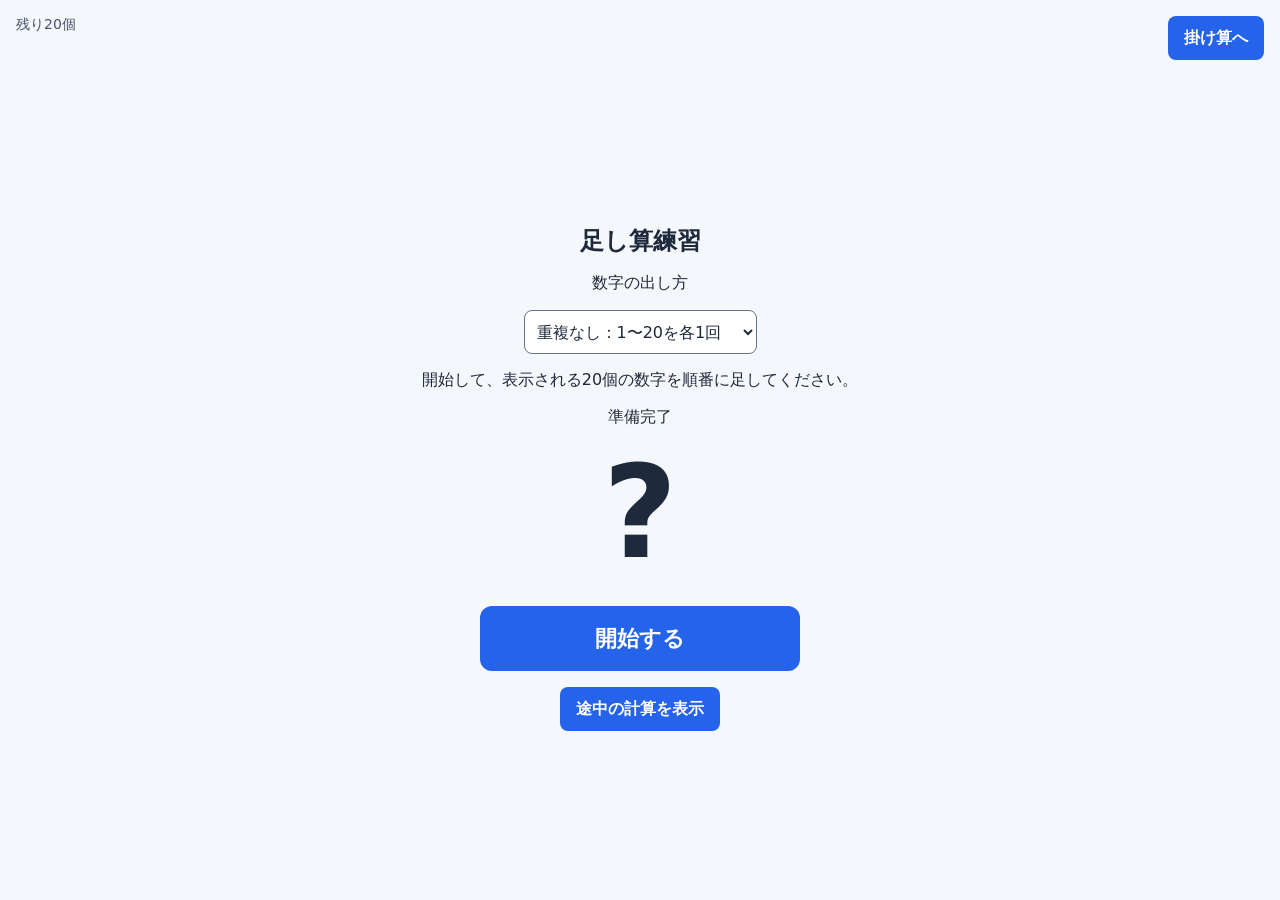
==== addition.html @ 04001eaf "足し算モードと各ステップの和を追加し履歴を別画面化" ====
<!DOCTYPE html>
<html lang="ja">
  <head>
    <meta charset="UTF-8">
    <meta name="viewport" content="width=device-width, initial-scale=1">
    <title>足し算練習</title>
    <link rel="stylesheet" href="style.css?v=7">
  </head>
  <body class="addition-page">
    <nav class="page-nav"><a class="nav-button" href="index.html">掛け算へ</a></nav>
    <p id="remaining" class="remaining" role="status">残り20個</p>
    <main class="addition-main">
      <h1>足し算練習</h1>
      <label for="addition-mode">数字の出し方</label>
      <select id="addition-mode">
        <option value="unique">重複なし：1〜20を各1回</option>
        <option value="repeat">重複あり：1〜20から20回</option>
      </select>
      <p id="addition-guide">開始して、表示される20個の数字を順番に足してください。</p>
      <div id="addition-display" aria-live="polite" aria-atomic="true">
        <span id="number-label">準備完了</span>
        <strong id="current-number">?</strong>
      </div>
      <button id="button" type="button">開始する</button>
      <button id="calculation-toggle" class="nav-button" type="button" aria-expanded="false" aria-controls="calculation">途中の計算を表示</button>
      <section id="calculation" aria-label="表示済みの数字と合計" hidden>
        <p id="calculation-text">まだ数字を表示していません。</p>
      </section>
    </main>
    <script src="addition.js?v=2"></script>
  </body>
</html>
---- style.css ----
* {
  box-sizing: border-box;
}

body {
  margin: 0;
  min-height: 100vh;
  min-height: 100svh;
  padding: 80px 16px 24px;
  display: flex;
  flex-direction: column;
  align-items: center;
  justify-content: center;
  gap: clamp(24px, 5vw, 48px);
  background: #f4f7fb;
  color: #1e293b;
  font-family: system-ui, sans-serif;
}

#question {
  display: grid;
  grid-template-columns: 1fr 1fr;
  column-gap: 0.3em;
  width: 100%;
  max-width: 960px;
  text-align: center;
  font-size: clamp(28px, 8vw, 80px);
  font-weight: 700;
  font-variant-numeric: tabular-nums;
  line-height: 1.4;
}

#expression {
  text-align: right;
  white-space: nowrap;
}

#answer {
  text-align: left;
  white-space: nowrap;
}

#button, .nav-button, #history-reset {
  width: 100%;
  max-width: 320px;
  min-height: 60px;
  padding: 16px 24px;
  border: none;
  border-radius: 12px;
  background: #2563eb;
  color: #fff;
  font: inherit;
  font-size: clamp(18px, 4vw, 22px);
  font-weight: 700;
  line-height: 1.5;
  cursor: pointer;
  touch-action: manipulation;
}

@media (hover: hover) {
  #button:hover, .nav-button:hover, #history-reset:hover {
    background: #1d4ed8;
  }
}

#button:active, .nav-button:active, #history-reset:active {
  background: #1e40af;
}

#button:focus-visible, .nav-button:focus-visible, #history-reset:focus-visible {
  outline: 3px solid #1e40af;
  outline-offset: 4px;
}

#answer-form {
  display: flex;
  flex-direction: column;
  align-items: center;
  gap: 12px;
  width: 100%;
  max-width: 400px;
}
#answer-input {
  width: 100%;
  max-width: 320px;
  min-height: 60px;
  padding: 12px;
  border: 2px solid #64748b;
  border-radius: 12px;
  font: inherit;
  font-size: 28px;
  text-align: center;
}
#answer-input:focus-visible {
  outline: 3px solid #2563eb;
  outline-offset: 3px;
}
#result {
  min-height: 3em;
  margin: 0;
  text-align: center;
  font-weight: 700;
}
#result[data-correct="true"] { color: #166534; }
#result[data-correct="false"], #storage-status { color: #b91c1c; }
#history {
  width: 100%;
  max-width: 960px;
  padding: 20px;
  border-radius: 12px;
  background: #fff;
}
#history h1 { margin-top: 0; }
#storage-status:empty { display: none; }
.table-scroll { max-height: 360px; overflow: auto; }
table { width: 100%; border-collapse: collapse; white-space: nowrap; }
th, td { padding: 12px; border-bottom: 1px solid #cbd5e1; text-align: left; }
th { position: sticky; top: 0; background: #e2e8f0; }
@media (max-width: 480px) {
  #history { padding: 12px; }
  th, td { padding: 10px; }
}

.page-nav { position: absolute; top: 16px; right: 16px; }
.nav-button { display: inline-flex; align-items: center; justify-content: center; width: auto; min-height: 44px; padding: 8px 16px; font-size: 16px; text-decoration: none; border-radius: 8px; }
.history-page { justify-content: flex-start; }

.page-nav { display: flex; gap: 8px; }
.remaining { position: absolute; top: 16px; left: 16px; margin: 0; font-size: 14px; color: #475569; }
.addition-main { width: 100%; max-width: 720px; display: flex; flex-direction: column; align-items: center; gap: 16px; text-align: center; }
.addition-main h1 { margin: 0; font-size: 24px; }
#addition-mode { max-width: 100%; min-height: 44px; padding: 8px; font: inherit; border: 1px solid #64748b; border-radius: 8px; background: #fff; color: #1e293b; }
#addition-guide { margin: 0; }
#addition-display { display: flex; flex-direction: column; gap: 8px; }
#current-number { font-size: clamp(72px, 20vw, 128px); line-height: 1.2; font-variant-numeric: tabular-nums; }
#calculation { width: 100%; padding: 16px; border-radius: 12px; background: #fff; overflow-wrap: anywhere; }
#calculation-text { margin: 0; line-height: 1.8; white-space: pre-line; text-align: left; font-variant-numeric: tabular-nums; }
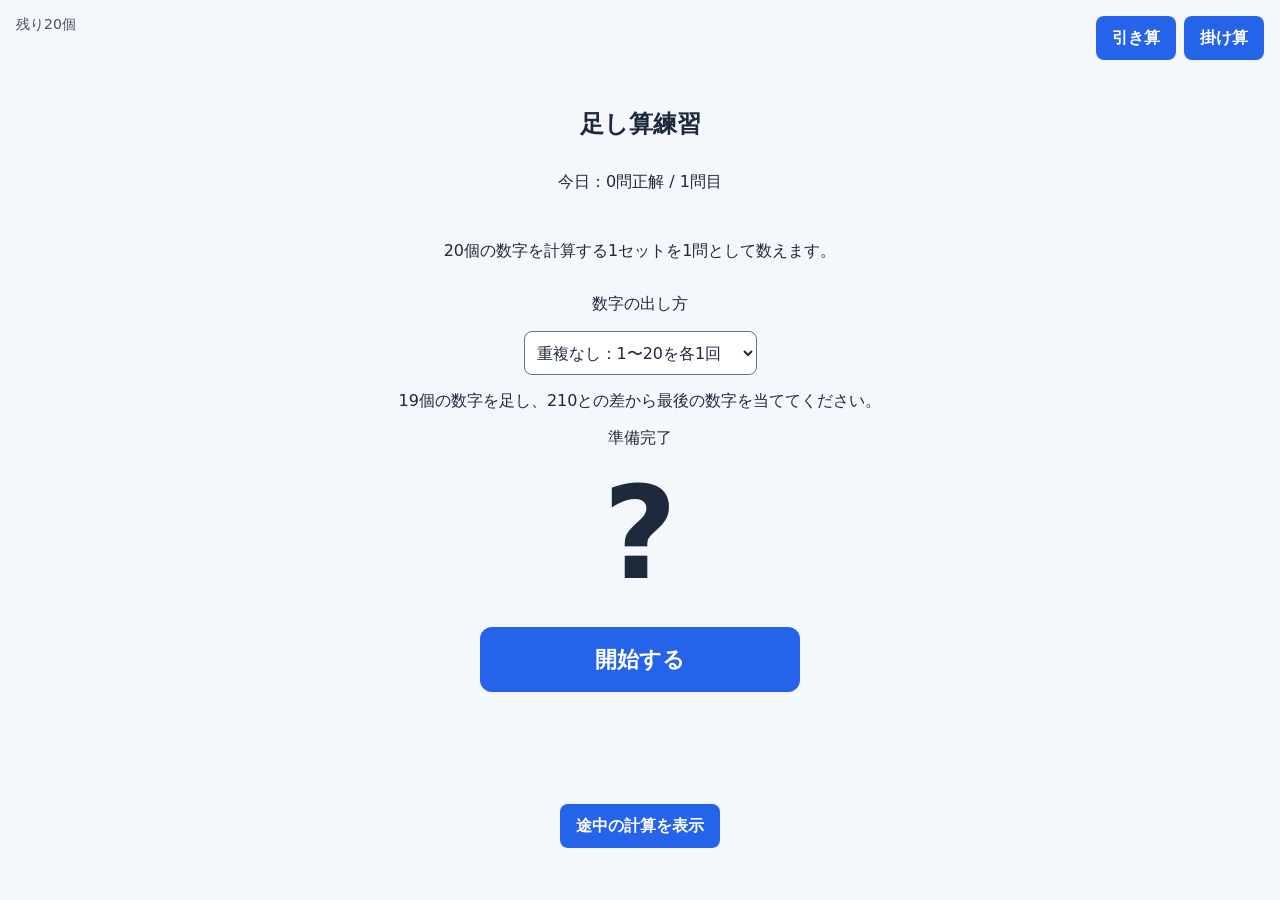
==== commit 7083e892: "足し算を最後の数字の推測形式に変更し掛け算の入力画面を調整" ====
--- a/addition.html
+++ b/addition.html
@@ -4,13 +4,15 @@
     <meta charset="UTF-8">
     <meta name="viewport" content="width=device-width, initial-scale=1">
     <title>足し算練習</title>
-    <link rel="stylesheet" href="style.css?v=7">
+    <link rel="stylesheet" href="style.css?v=8">
   </head>
   <body class="addition-page">
-    <nav class="page-nav"><a class="nav-button" href="index.html">掛け算へ</a></nav>
+    <nav class="page-nav"><a class="nav-button" href="subtraction.html">引き算</a><a class="nav-button" href="index.html">掛け算</a></nav>
     <p id="remaining" class="remaining" role="status">残り20個</p>
     <main class="addition-main">
       <h1>足し算練習</h1>
+      <p id="daily-progress" role="status"></p>
+      <p>20個の数字を計算する1セットを1問として数えます。</p>
       <label for="addition-mode">数字の出し方</label>
       <select id="addition-mode">
         <option value="unique">重複なし：1〜20を各1回</option>
@@ -22,11 +24,18 @@
         <strong id="current-number">?</strong>
       </div>
       <button id="button" type="button">開始する</button>
+      <form id="total-form" hidden novalidate>
+        <label for="total-input">最後の答え</label>
+        <input id="total-input" type="text" inputmode="numeric" autocomplete="off" aria-describedby="total-result">
+        <button class="nav-button" type="submit">回答する</button>
+      </form>
+      <p id="total-result" role="status"></p>
+      <p id="save-status" role="status"></p>
       <button id="calculation-toggle" class="nav-button" type="button" aria-expanded="false" aria-controls="calculation">途中の計算を表示</button>
       <section id="calculation" aria-label="表示済みの数字と合計" hidden>
         <p id="calculation-text">まだ数字を表示していません。</p>
       </section>
     </main>
-    <script src="addition.js?v=2"></script>
+    <script src="addition.js?v=4"></script>
   </body>
 </html>
--- a/style.css
+++ b/style.css
@@ -135,3 +135,13 @@
 #current-number { font-size: clamp(72px, 20vw, 128px); line-height: 1.2; font-variant-numeric: tabular-nums; }
 #calculation { width: 100%; padding: 16px; border-radius: 12px; background: #fff; overflow-wrap: anywhere; }
 #calculation-text { margin: 0; line-height: 1.8; white-space: pre-line; text-align: left; font-variant-numeric: tabular-nums; }
+
+.practice-page { min-height: 0; height: var(--practice-height, 100dvh); justify-content: flex-start; gap: 8px; padding: 8px 16px; overflow-anchor: none; }
+.practice-page .page-nav { position: static; align-self: flex-end; flex-shrink: 0; }
+.practice-page #question { font-size: clamp(28px, 7vw, 56px); line-height: 1.15; }
+.practice-page #daily-progress { margin: 0; font-size: 14px; }
+.practice-page #answer-form { gap: 8px; }
+.practice-page #answer-input { min-height: 44px; height: 44px; padding: 4px 12px; font-size: 24px; }
+.practice-page #button { min-height: 44px; padding: 8px 16px; font-size: 18px; }
+.practice-page #result { min-height: 2.5em; font-size: 14px; }
+.practice-page #storage-status { margin: 0; font-size: 14px; }
